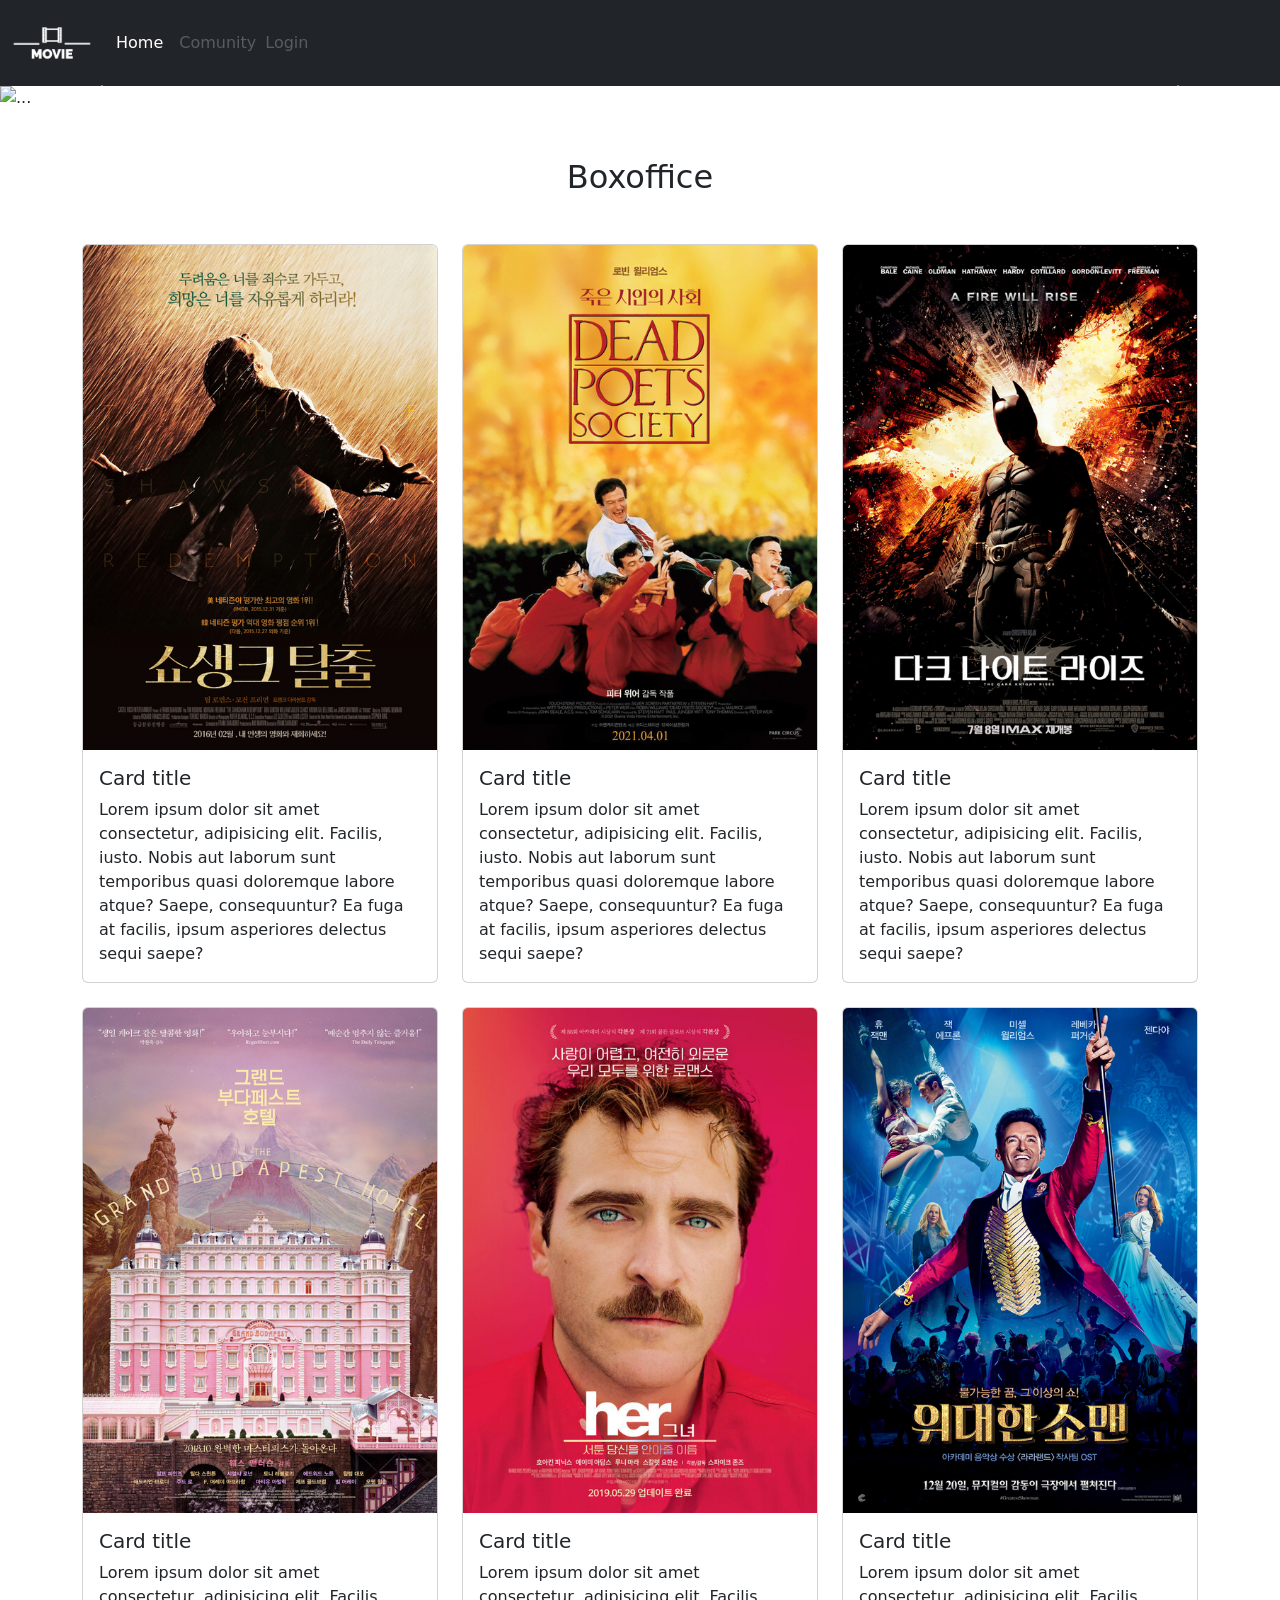
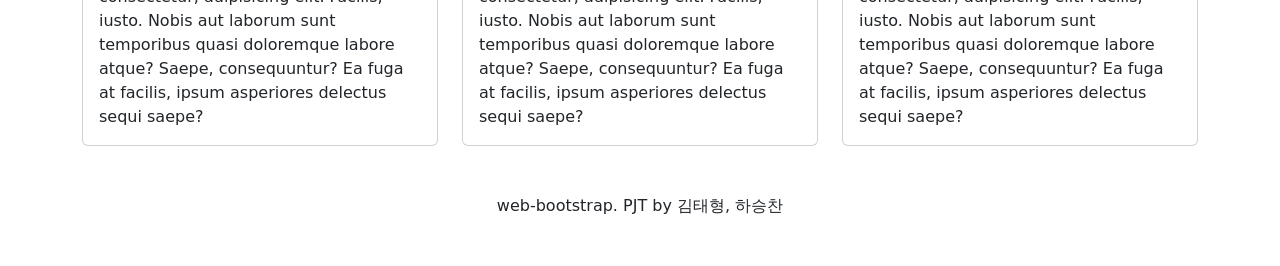
==== index.html @ 00e0fe50 "220914 추가" ====
<!DOCTYPE html>
<html lang="en">
  <head>
    <meta charset="UTF-8" />
    <meta http-equiv="X-UA-Compatible" content="IE=edge" />
    <meta name="viewport" content="width=device-width, initial-scale=1.0" />
    <title>home</title>
    <link
      href="https://cdn.jsdelivr.net/npm/bootstrap@5.2.0/dist/css/bootstrap.min.css"
      rel="stylesheet"
      integrity="sha384-gH2yIJqKdNHPEq0n4Mqa/HGKIhSkIHeL5AyhkYV8i59U5AR6csBvApHHNl/vI1Bx"
      crossorigin="anonymous"
    />
  </head>
  <body>
    <!--네브바-->
    <nav class="navbar navbar-expand-lg bg-dark">
      <div class="container-fluid">
        <a class="navbar-brand" href="#"
          ><img src="images/logo.png" alt="Bootstrap" width="80" height="60"
        /></a>
        <button
          class="navbar-toggler"
          type="button"
          data-bs-toggle="collapse"
          data-bs-target="#navbarNavAltMarkup"
          aria-controls="navbarNavAltMarkup"
          aria-expanded="false"
          aria-label="Toggle navigation"
        >
          <span class="navbar-toggler-icon"></span>
        </button>
        <div class="collapse navbar-collapse" id="navbarNavAltMarkup">
          <div class="navbar-nav">
            <a
              class="nav-link active text-white"
              aria-current="page"
              href="02_home.html"
              >Home</a
            >
            <a class="nav-link text-white opacity-25" href="03_community.html"
              >Comunity</a
            >
            <!--login-->
            <button
              class="btn btn-dark opacity-25 px-0"
              data-bs-toggle="modal"
              data-bs-target="#exampleModal"
              style="width: 0"
            >
              Login
            </button>

            <!-- Modal -->
            <div
              class="modal fade"
              id="exampleModal"
              tabindex="-1"
              aria-labelledby="exampleModalLabel"
              aria-hidden="true"
            >
              <div class="modal-dialog">
                <div class="modal-content">
                  <div class="modal-header">
                    <h5 class="modal-title" id="exampleModalLabel">
                      Modal title
                    </h5>
                    <button
                      type="button"
                      class="btn-close"
                      data-bs-dismiss="modal"
                      aria-label="Close"
                    ></button>
                  </div>
                  <div class="modal-body">
                    <form>
                      <div class="mb-3">
                        <label for="exampleInputEmail1" class="form-label"
                          >Email address</label
                        >
                        <input
                          type="email"
                          class="form-control"
                          id="exampleInputEmail1"
                          aria-describedby="emailHelp"
                        />
                        <div id="emailHelp" class="form-text">
                          We'll never share your email with anyone else.
                        </div>
                      </div>
                      <div class="mb-3">
                        <label for="exampleInputPassword1" class="form-label"
                          >Password</label
                        >
                        <input
                          type="password"
                          class="form-control"
                          id="exampleInputPassword1"
                        />
                      </div>
                      <div class="mb-3 form-check">
                        <input
                          type="checkbox"
                          class="form-check-input"
                          id="exampleCheck1"
                        />
                        <label class="form-check-label" for="exampleCheck1"
                          >Check me out</label
                        >
                      </div>
                    </form>
                  </div>
                  <div
                    class="bg-light p-3 border border-opacity-75 rounded d-flex justify-content-end"
                  >
                    <button
                      type="submit"
                      class="btn btn-secondary"
                      data-bs-dismiss="modal"
                    >
                      close
                    </button>
                    <button type="submit" class="ms-2 btn btn-primary">
                      Submit
                    </button>
                  </div>
                </div>
              </div>
            </div>
          </div>
        </div>
      </div>
    </nav>
    <!--배너-->
    <div>
      <div
        id="carouselExampleControls"
        class="carousel slide"
        data-bs-ride="carousel"
      >
        <div class="carousel-inner">
          <div class="carousel-item active">
            <img
              src="https://dummyimage.com/1920x600/383838/ffffff"
              class="d-block w-100"
              alt="..."
            />
          </div>
          <div class="carousel-item">
            <img
              src="https://dummyimage.com/1920x600/383838/ffffff"
              class="d-block w-100"
              alt="..."
            />
          </div>
          <div class="carousel-item">
            <img
              src="https://dummyimage.com/1920x600/383838/ffffff"
              class="d-block w-100"
              alt="..."
            />
          </div>
        </div>
        <button
          class="carousel-control-prev"
          type="button"
          data-bs-target="#carouselExampleControls"
          data-bs-slide="prev"
        >
          <span class="carousel-control-prev-icon" aria-hidden="true"></span>
          <span class="visually-hidden">Previous</span>
        </button>
        <button
          class="carousel-control-next"
          type="button"
          data-bs-target="#carouselExampleControls"
          data-bs-slide="next"
        >
          <span class="carousel-control-next-icon" aria-hidden="true"></span>
          <span class="visually-hidden">Next</span>
        </button>
      </div>
    </div>
    <!--foster-->
    <div class="container">
      <h2 class="text-center mt-5">Boxoffice</h2>
      <div class="row row-cols-xs-1 row-cols-sm-2 row-cols-md-3 g-4 mt-4">
        <div class="col">
          <div class="card">
            <img src="images/movie1.jpg" class="card-img-top" alt="movie1" />
            <div class="card-body">
              <h5 class="card-title">Card title</h5>
              <p class="card-text">
                Lorem ipsum dolor sit amet consectetur, adipisicing elit.
                Facilis, iusto. Nobis aut laborum sunt temporibus quasi
                doloremque labore atque? Saepe, consequuntur? Ea fuga at
                facilis, ipsum asperiores delectus sequi saepe?
              </p>
            </div>
          </div>
        </div>
        <div class="col">
          <div class="card">
            <img src="images/movie2.jpg" class="card-img-top" alt="movie2" />
            <div class="card-body">
              <h5 class="card-title">Card title</h5>
              <p class="card-text">
                Lorem ipsum dolor sit amet consectetur, adipisicing elit.
                Facilis, iusto. Nobis aut laborum sunt temporibus quasi
                doloremque labore atque? Saepe, consequuntur? Ea fuga at
                facilis, ipsum asperiores delectus sequi saepe?
              </p>
            </div>
          </div>
        </div>
        <div class="col">
          <div class="card">
            <img src="images/movie3.jpg" class="card-img-top" alt="movie3" />
            <div class="card-body">
              <h5 class="card-title">Card title</h5>
              <p class="card-text">
                Lorem ipsum dolor sit amet consectetur, adipisicing elit.
                Facilis, iusto. Nobis aut laborum sunt temporibus quasi
                doloremque labore atque? Saepe, consequuntur? Ea fuga at
                facilis, ipsum asperiores delectus sequi saepe?
              </p>
            </div>
          </div>
        </div>
        <div class="col">
          <div class="card">
            <img src="images/movie4.jpg" class="card-img-top" alt="movie4" />
            <div class="card-body">
              <h5 class="card-title">Card title</h5>
              <p class="card-text">
                Lorem ipsum dolor sit amet consectetur, adipisicing elit.
                Facilis, iusto. Nobis aut laborum sunt temporibus quasi
                doloremque labore atque? Saepe, consequuntur? Ea fuga at
                facilis, ipsum asperiores delectus sequi saepe?
              </p>
            </div>
          </div>
        </div>
        <div class="col">
          <div class="card">
            <img src="images/movie5.jpg" class="card-img-top" alt="movie5" />
            <div class="card-body">
              <h5 class="card-title">Card title</h5>
              <p class="card-text">
                Lorem ipsum dolor sit amet consectetur, adipisicing elit.
                Facilis, iusto. Nobis aut laborum sunt temporibus quasi
                doloremque labore atque? Saepe, consequuntur? Ea fuga at
                facilis, ipsum asperiores delectus sequi saepe?
              </p>
            </div>
          </div>
        </div>
        <div class="col">
          <div class="card">
            <img src="images/movie6.jpg" class="card-img-top" alt="movie6" />
            <div class="card-body">
              <h5 class="card-title">Card title</h5>
              <p class="card-text">
                Lorem ipsum dolor sit amet consectetur, adipisicing elit.
                Facilis, iusto. Nobis aut laborum sunt temporibus quasi
                doloremque labore atque? Saepe, consequuntur? Ea fuga at
                facilis, ipsum asperiores delectus sequi saepe?
              </p>
            </div>
          </div>
        </div>
      </div>
    </div>
    <footer class="text-center p-5">
      web-bootstrap. PJT by 김태형, 하승찬
    </footer>
    <script
      src="https://cdn.jsdelivr.net/npm/bootstrap@5.2.0/dist/js/bootstrap.bundle.min.js"
      integrity="sha384-A3rJD856KowSb7dwlZdYEkO39Gagi7vIsF0jrRAoQmDKKtQBHUuLZ9AsSv4jD4Xa"
      crossorigin="anonymous"
    ></script>
  </body>
</html>
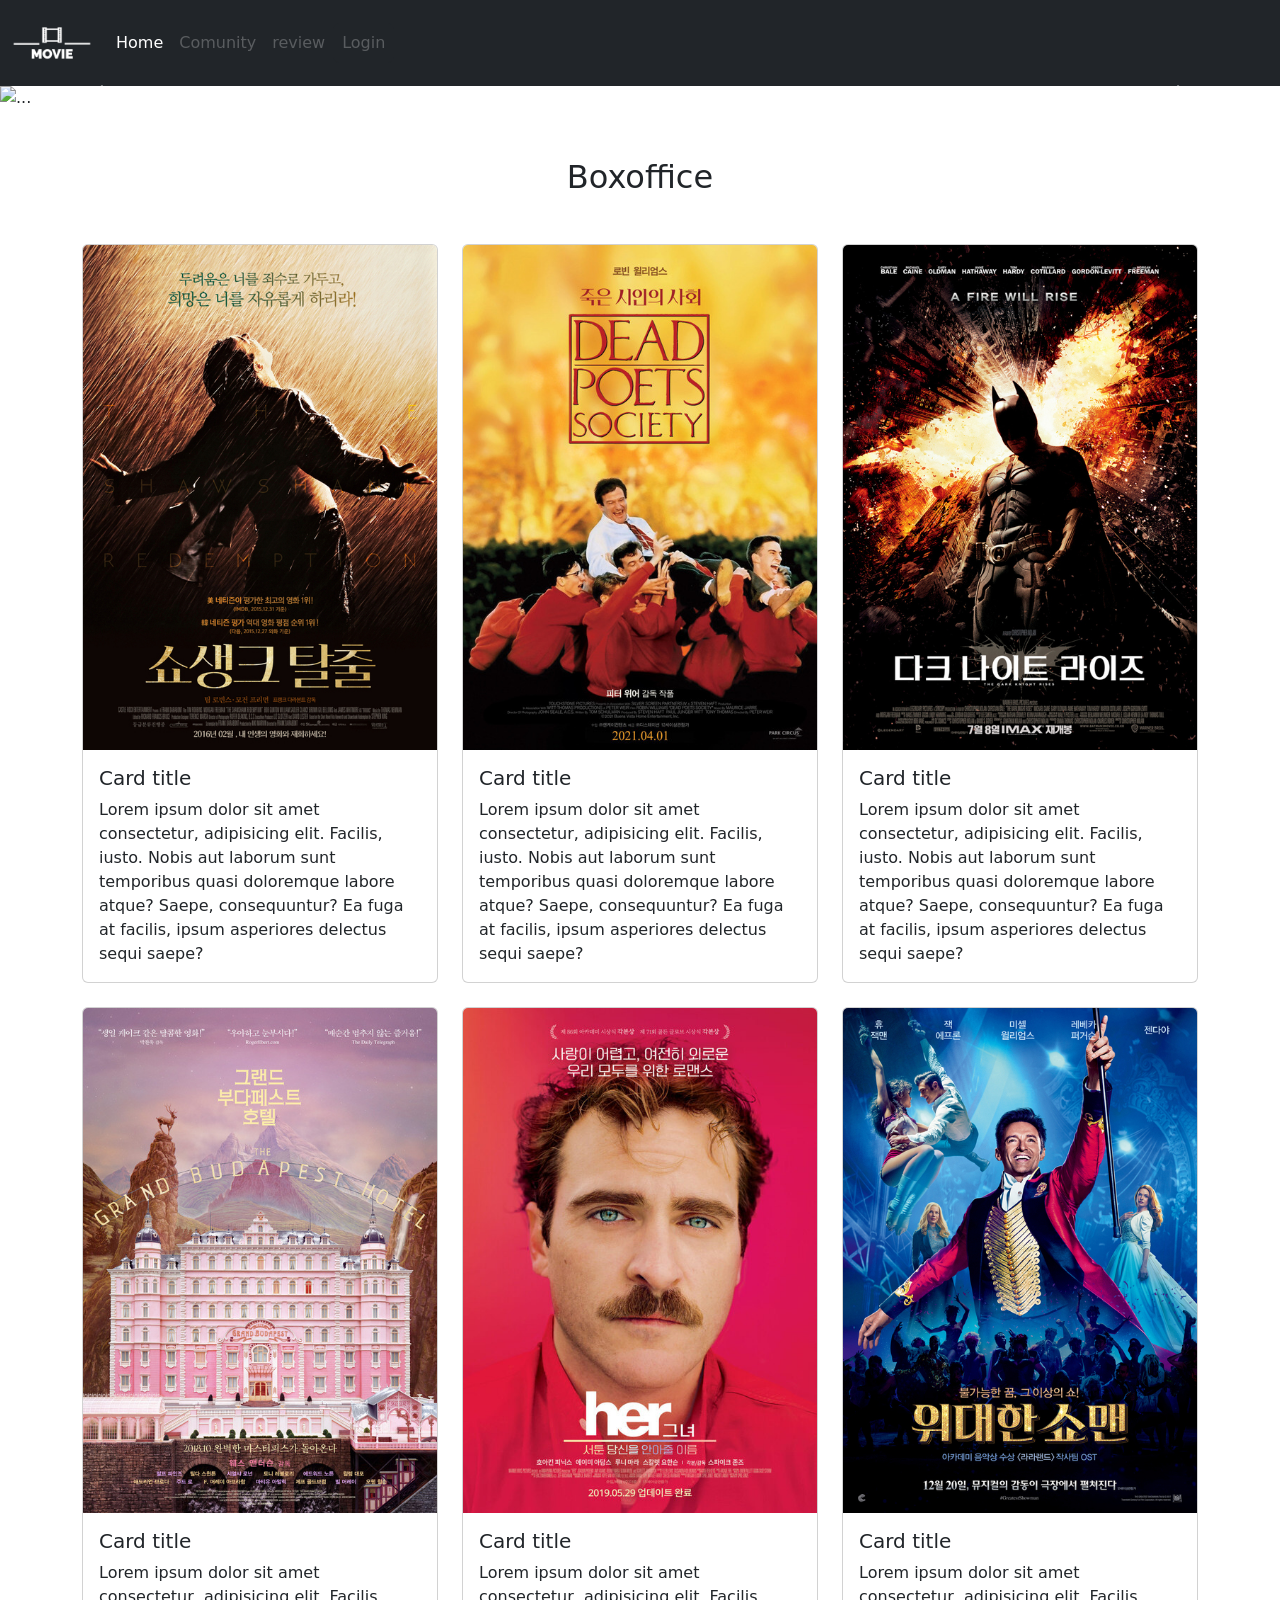
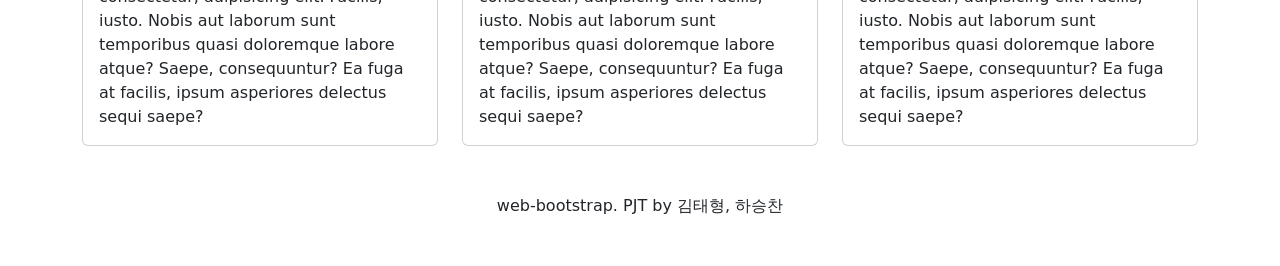
==== commit 3ce30d84: "220914 수정" ====
--- a/index.html
+++ b/index.html
@@ -11,6 +11,12 @@
       integrity="sha384-gH2yIJqKdNHPEq0n4Mqa/HGKIhSkIHeL5AyhkYV8i59U5AR6csBvApHHNl/vI1Bx"
       crossorigin="anonymous"
     />
+    <link
+      rel="stylesheet"
+      href="https://cdn.jsdelivr.net/npm/bootstrap-icons@1.9.1/font/bootstrap-icons.css"
+    />
+    <link rel="icon" type="image/x-icon" href="favicon_io/favicon.ico" />
+  </head>
   </head>
   <body>
     <!--네브바-->
@@ -41,12 +47,17 @@
             <a class="nav-link text-white opacity-25" href="03_community.html"
               >Comunity</a
             >
+            <a
+              class="nav-link active text-white opacity-25"
+              aria-current="page"
+              href="04_form.html"
+              >review</a
+            >
             <!--login-->
             <button
-              class="btn btn-dark opacity-25 px-0"
+              class="btn btn-dark opacity-25 px-2"
               data-bs-toggle="modal"
               data-bs-target="#exampleModal"
-              style="width: 0"
             >
               Login
             </button>
@@ -187,7 +198,9 @@
       <div class="row row-cols-xs-1 row-cols-sm-2 row-cols-md-3 g-4 mt-4">
         <div class="col">
           <div class="card">
-            <img src="images/movie1.jpg" class="card-img-top" alt="movie1" />
+            <a href="05_movie.html">
+              <img src="images/movie1.jpg" class="card-img-top" alt="movie1" />
+            </a>
             <div class="card-body">
               <h5 class="card-title">Card title</h5>
               <p class="card-text">
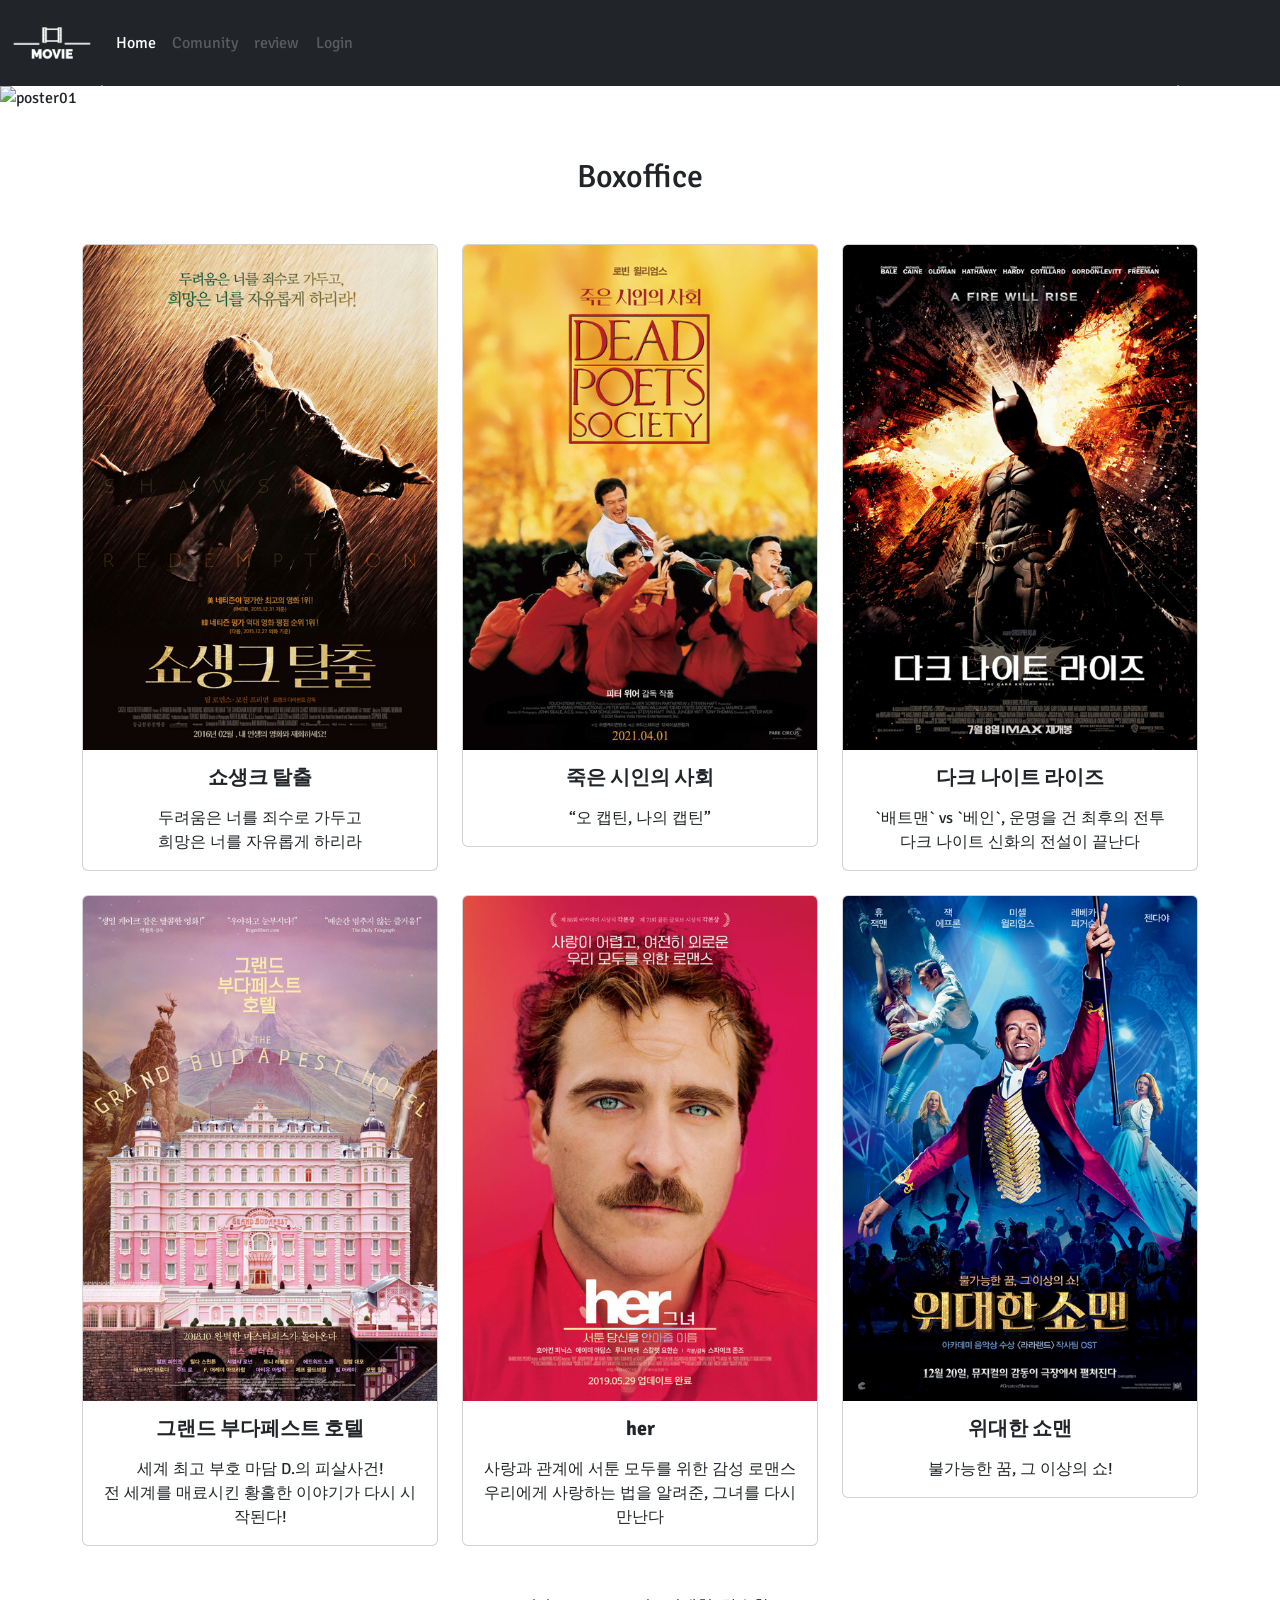
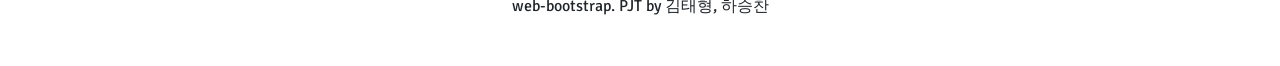
==== commit 931350ec: "220914 수정" ====
--- a/index.html
+++ b/index.html
@@ -1,10 +1,11 @@
 <!DOCTYPE html>
-<html lang="en">
+<html lang="ko">
   <head>
     <meta charset="UTF-8" />
     <meta http-equiv="X-UA-Compatible" content="IE=edge" />
     <meta name="viewport" content="width=device-width, initial-scale=1.0" />
     <title>home</title>
+    <!-- bootsrap -->
     <link
       href="https://cdn.jsdelivr.net/npm/bootstrap@5.2.0/dist/css/bootstrap.min.css"
       rel="stylesheet"
@@ -15,13 +16,17 @@
       rel="stylesheet"
       href="https://cdn.jsdelivr.net/npm/bootstrap-icons@1.9.1/font/bootstrap-icons.css"
     />
+    <!-- favicon -->
     <link rel="icon" type="image/x-icon" href="favicon_io/favicon.ico" />
-  </head>
+    <!-- font -->
+    <link rel="preconnect" href="https://fonts.googleapis.com"> 
+    <link rel="preconnect" href="https://fonts.gstatic.com" crossorigin> 
+    <link href="https://fonts.googleapis.com/css2?family=Signika&display=swap" rel="stylesheet">
   </head>
   <body>
-    <!--네브바-->
-    <nav class="navbar navbar-expand-lg bg-dark">
-      <div class="container-fluid">
+    <!-- nav -->
+    <nav class="navbar navbar-expand-lg bg-dark " style="font-family: 'Signika', sans-serif;">
+      <div class="container-fluid" >
         <a class="navbar-brand" href="#"
           ><img src="images/logo.png" alt="Bootstrap" width="80" height="60"
         /></a>
@@ -39,16 +44,16 @@
         <div class="collapse navbar-collapse" id="navbarNavAltMarkup">
           <div class="navbar-nav">
             <a
-              class="nav-link active text-white"
+              class="nav-link active text-white text-center"
               aria-current="page"
               href="02_home.html"
               >Home</a
             >
-            <a class="nav-link text-white opacity-25" href="03_community.html"
+            <a class="nav-link text-white opacity-25 text-center" href="03_community.html"
               >Comunity</a
             >
             <a
-              class="nav-link active text-white opacity-25"
+              class="nav-link active text-white opacity-25 text-center"
               aria-current="page"
               href="04_form.html"
               >review</a
@@ -142,72 +147,69 @@
         </div>
       </div>
     </nav>
-    <!--배너-->
-    <div>
-      <div
-        id="carouselExampleControls"
-        class="carousel slide"
-        data-bs-ride="carousel"
+    <!--banner-->
+    <div
+      id="carouselExampleControls"
+      class="carousel slide"
+      data-bs-ride="carousel"
+      style="font-family: 'Signika', sans-serif;"
+    >
+      <div class="carousel-inner">
+        <div class="carousel-item active">
+          <img
+            src="https://dummyimage.com/1920x600/383838/ffffff"
+            class="d-block w-100"
+            alt="poster01"
+          />
+        </div>
+        <div class="carousel-item">
+          <img
+            src="https://dummyimage.com/1920x600/383838/ffffff"
+            class="d-block w-100"
+            alt="poster02"
+          />
+        </div>
+        <div class="carousel-item">
+          <img
+            src="https://dummyimage.com/1920x600/383838/ffffff"
+            class="d-block w-100"
+            alt="poster03"
+          />
+        </div>
+      </div>
+      <button
+        class="carousel-control-prev"
+        type="button"
+        data-bs-target="#carouselExampleControls"
+        data-bs-slide="prev"
       >
-        <div class="carousel-inner">
-          <div class="carousel-item active">
-            <img
-              src="https://dummyimage.com/1920x600/383838/ffffff"
-              class="d-block w-100"
-              alt="..."
-            />
-          </div>
-          <div class="carousel-item">
-            <img
-              src="https://dummyimage.com/1920x600/383838/ffffff"
-              class="d-block w-100"
-              alt="..."
-            />
-          </div>
-          <div class="carousel-item">
-            <img
-              src="https://dummyimage.com/1920x600/383838/ffffff"
-              class="d-block w-100"
-              alt="..."
-            />
-          </div>
-        </div>
-        <button
-          class="carousel-control-prev"
-          type="button"
-          data-bs-target="#carouselExampleControls"
-          data-bs-slide="prev"
-        >
-          <span class="carousel-control-prev-icon" aria-hidden="true"></span>
-          <span class="visually-hidden">Previous</span>
-        </button>
-        <button
-          class="carousel-control-next"
-          type="button"
-          data-bs-target="#carouselExampleControls"
-          data-bs-slide="next"
-        >
-          <span class="carousel-control-next-icon" aria-hidden="true"></span>
-          <span class="visually-hidden">Next</span>
-        </button>
-      </div>
+        <span class="carousel-control-prev-icon" aria-hidden="true"></span>
+        <span class="visually-hidden">Previous</span>
+      </button>
+      <button
+        class="carousel-control-next"
+        type="button"
+        data-bs-target="#carouselExampleControls"
+        data-bs-slide="next"
+      >
+        <span class="carousel-control-next-icon" aria-hidden="true"></span>
+        <span class="visually-hidden">Next</span>
+      </button>
     </div>
-    <!--foster-->
-    <div class="container">
-      <h2 class="text-center mt-5">Boxoffice</h2>
-      <div class="row row-cols-xs-1 row-cols-sm-2 row-cols-md-3 g-4 mt-4">
+    <!-- main -->
+    <div class="container" style="font-family: 'Signika', sans-serif;">
+        <h2 class="text-center mt-5">Boxoffice</h2>
+        <div class="row row-cols-xs-1 row-cols-md-2 row-cols-lg-3 g-4 mt-4 text-center">
         <div class="col">
           <div class="card">
             <a href="05_movie.html">
               <img src="images/movie1.jpg" class="card-img-top" alt="movie1" />
             </a>
             <div class="card-body">
-              <h5 class="card-title">Card title</h5>
-              <p class="card-text">
-                Lorem ipsum dolor sit amet consectetur, adipisicing elit.
-                Facilis, iusto. Nobis aut laborum sunt temporibus quasi
-                doloremque labore atque? Saepe, consequuntur? Ea fuga at
-                facilis, ipsum asperiores delectus sequi saepe?
+              <h5 class="card-title fw-bold mb-3">쇼생크 탈출</h5>
+              <p class="card-text">
+                두려움은 너를 죄수로 가두고 <br>
+                희망은 너를 자유롭게 하리라
               </p>
             </div>
           </div>
@@ -215,13 +217,10 @@
         <div class="col">
           <div class="card">
             <img src="images/movie2.jpg" class="card-img-top" alt="movie2" />
-            <div class="card-body">
-              <h5 class="card-title">Card title</h5>
-              <p class="card-text">
-                Lorem ipsum dolor sit amet consectetur, adipisicing elit.
-                Facilis, iusto. Nobis aut laborum sunt temporibus quasi
-                doloremque labore atque? Saepe, consequuntur? Ea fuga at
-                facilis, ipsum asperiores delectus sequi saepe?
+            <div class="card-body ">
+              <h5 class="card-title fw-bold mb-3">죽은 시인의 사회</h5>
+              <p class="card-text">
+                “오 캡틴, 나의 캡틴”   
               </p>
             </div>
           </div>
@@ -230,12 +229,10 @@
           <div class="card">
             <img src="images/movie3.jpg" class="card-img-top" alt="movie3" />
             <div class="card-body">
-              <h5 class="card-title">Card title</h5>
-              <p class="card-text">
-                Lorem ipsum dolor sit amet consectetur, adipisicing elit.
-                Facilis, iusto. Nobis aut laborum sunt temporibus quasi
-                doloremque labore atque? Saepe, consequuntur? Ea fuga at
-                facilis, ipsum asperiores delectus sequi saepe?
+              <h5 class="card-title fw-bold mb-3">다크 나이트 라이즈</h5>
+              <p class="card-text lh-base">
+                `배트맨` vs `베인`, 운명을 건 최후의 전투 <br>
+                다크 나이트 신화의 전설이 끝난다
               </p>
             </div>
           </div>
@@ -244,12 +241,10 @@
           <div class="card">
             <img src="images/movie4.jpg" class="card-img-top" alt="movie4" />
             <div class="card-body">
-              <h5 class="card-title">Card title</h5>
-              <p class="card-text">
-                Lorem ipsum dolor sit amet consectetur, adipisicing elit.
-                Facilis, iusto. Nobis aut laborum sunt temporibus quasi
-                doloremque labore atque? Saepe, consequuntur? Ea fuga at
-                facilis, ipsum asperiores delectus sequi saepe?
+              <h5 class="card-title fw-bold mb-3">그랜드 부다페스트 호텔</h5>
+              <p class="card-text">
+                세계 최고 부호 마담 D.의 피살사건! <br>
+                전 세계를 매료시킨 황홀한 이야기가 다시 시작된다!
               </p>
             </div>
           </div>
@@ -258,12 +253,10 @@
           <div class="card">
             <img src="images/movie5.jpg" class="card-img-top" alt="movie5" />
             <div class="card-body">
-              <h5 class="card-title">Card title</h5>
-              <p class="card-text">
-                Lorem ipsum dolor sit amet consectetur, adipisicing elit.
-                Facilis, iusto. Nobis aut laborum sunt temporibus quasi
-                doloremque labore atque? Saepe, consequuntur? Ea fuga at
-                facilis, ipsum asperiores delectus sequi saepe?
+              <h5 class="card-title fw-bold mb-3">her</h5>
+              <p class="card-text">
+                사랑과 관계에 서툰 모두를 위한 감성 로맨스 <br>
+                우리에게 사랑하는 법을 알려준, 그녀를 다시 만난다
               </p>
             </div>
           </div>
@@ -272,19 +265,17 @@
           <div class="card">
             <img src="images/movie6.jpg" class="card-img-top" alt="movie6" />
             <div class="card-body">
-              <h5 class="card-title">Card title</h5>
-              <p class="card-text">
-                Lorem ipsum dolor sit amet consectetur, adipisicing elit.
-                Facilis, iusto. Nobis aut laborum sunt temporibus quasi
-                doloremque labore atque? Saepe, consequuntur? Ea fuga at
-                facilis, ipsum asperiores delectus sequi saepe?
+              <h5 class="card-title fw-bold mb-3">위대한 쇼맨</h5>
+              <p class="card-text">
+                불가능한 꿈, 그 이상의 쇼!
               </p>
             </div>
           </div>
         </div>
       </div>
     </div>
-    <footer class="text-center p-5">
+    <!-- footer -->
+    <footer class="text-center p-5" style="font-family: 'Signika', sans-serif;">
       web-bootstrap. PJT by 김태형, 하승찬
     </footer>
     <script
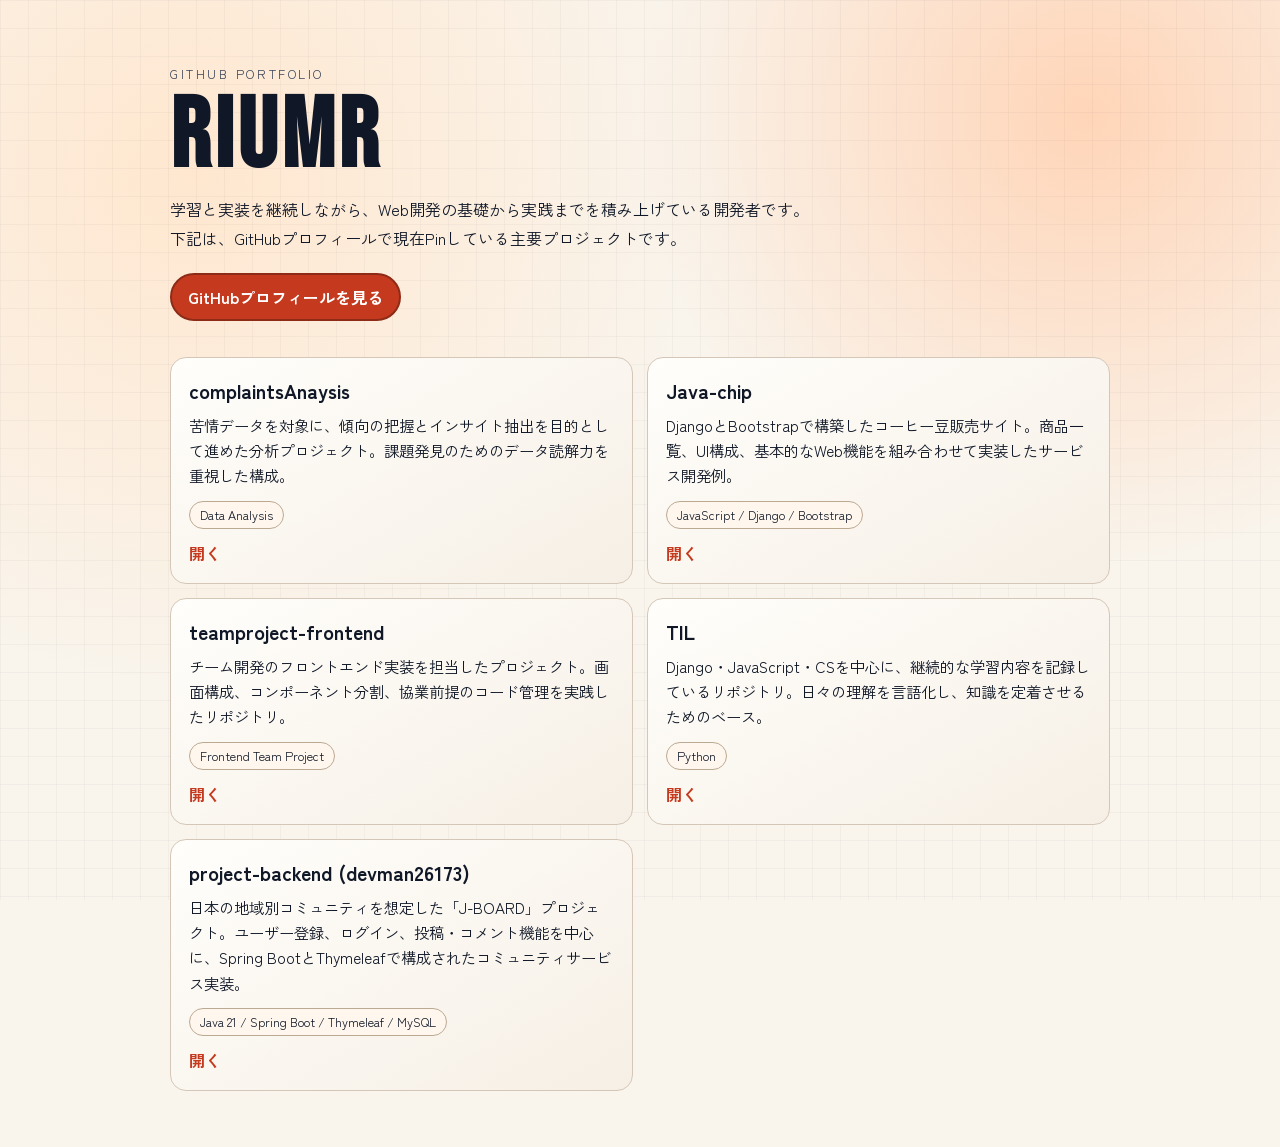
==== commit 3e721fec: "Update contents" ====
--- a/index.html
+++ b/index.html
@@ -1,287 +1,92 @@
-<!DOCTYPE html>
-<html lang="ko">
-  <head>
-    <meta charset="UTF-8" />
-    <meta http-equiv="X-UA-Compatible" content="IE=edge" />
-    <meta name="viewport" content="width=device-width, initial-scale=1.0" />
-    <title>home</title>
-    <!-- bootsrap -->
-    <link
-      href="https://cdn.jsdelivr.net/npm/bootstrap@5.2.0/dist/css/bootstrap.min.css"
-      rel="stylesheet"
-      integrity="sha384-gH2yIJqKdNHPEq0n4Mqa/HGKIhSkIHeL5AyhkYV8i59U5AR6csBvApHHNl/vI1Bx"
-      crossorigin="anonymous"
-    />
-    <link
-      rel="stylesheet"
-      href="https://cdn.jsdelivr.net/npm/bootstrap-icons@1.9.1/font/bootstrap-icons.css"
-    />
-    <!-- favicon -->
-    <link rel="icon" type="image/x-icon" href="favicon_io/favicon.ico" />
-    <!-- font -->
-    <link rel="preconnect" href="https://fonts.googleapis.com"> 
-    <link rel="preconnect" href="https://fonts.gstatic.com" crossorigin> 
-    <link href="https://fonts.googleapis.com/css2?family=Signika&display=swap" rel="stylesheet">
-  </head>
-  <body>
-    <!-- nav -->
-    <nav class="navbar navbar-expand-lg bg-dark " style="font-family: 'Signika', sans-serif;">
-      <div class="container-fluid" >
-        <a class="navbar-brand" href="#"
-          ><img src="images/logo.png" alt="Bootstrap" width="80" height="60"
-        /></a>
-        <button
-          class="navbar-toggler"
-          type="button"
-          data-bs-toggle="collapse"
-          data-bs-target="#navbarNavAltMarkup"
-          aria-controls="navbarNavAltMarkup"
-          aria-expanded="false"
-          aria-label="Toggle navigation"
-        >
-          <span class="navbar-toggler-icon"></span>
-        </button>
-        <div class="collapse navbar-collapse" id="navbarNavAltMarkup">
-          <div class="navbar-nav">
-            <a
-              class="nav-link active text-white text-center"
-              aria-current="page"
-              href="02_home.html"
-              >Home</a
-            >
-            <a class="nav-link text-white opacity-25 text-center" href="03_community.html"
-              >Comunity</a
-            >
-            <a
-              class="nav-link active text-white opacity-25 text-center"
-              aria-current="page"
-              href="04_form.html"
-              >review</a
-            >
-            <!--login-->
-            <button
-              class="btn btn-dark opacity-25 px-2"
-              data-bs-toggle="modal"
-              data-bs-target="#exampleModal"
-            >
-              Login
-            </button>
-
-            <!-- Modal -->
-            <div
-              class="modal fade"
-              id="exampleModal"
-              tabindex="-1"
-              aria-labelledby="exampleModalLabel"
-              aria-hidden="true"
-            >
-              <div class="modal-dialog">
-                <div class="modal-content">
-                  <div class="modal-header">
-                    <h5 class="modal-title" id="exampleModalLabel">
-                      Modal title
-                    </h5>
-                    <button
-                      type="button"
-                      class="btn-close"
-                      data-bs-dismiss="modal"
-                      aria-label="Close"
-                    ></button>
-                  </div>
-                  <div class="modal-body">
-                    <form>
-                      <div class="mb-3">
-                        <label for="exampleInputEmail1" class="form-label"
-                          >Email address</label
-                        >
-                        <input
-                          type="email"
-                          class="form-control"
-                          id="exampleInputEmail1"
-                          aria-describedby="emailHelp"
-                        />
-                        <div id="emailHelp" class="form-text">
-                          We'll never share your email with anyone else.
-                        </div>
-                      </div>
-                      <div class="mb-3">
-                        <label for="exampleInputPassword1" class="form-label"
-                          >Password</label
-                        >
-                        <input
-                          type="password"
-                          class="form-control"
-                          id="exampleInputPassword1"
-                        />
-                      </div>
-                      <div class="mb-3 form-check">
-                        <input
-                          type="checkbox"
-                          class="form-check-input"
-                          id="exampleCheck1"
-                        />
-                        <label class="form-check-label" for="exampleCheck1"
-                          >Check me out</label
-                        >
-                      </div>
-                    </form>
-                  </div>
-                  <div
-                    class="bg-light p-3 border border-opacity-75 rounded d-flex justify-content-end"
-                  >
-                    <button
-                      type="submit"
-                      class="btn btn-secondary"
-                      data-bs-dismiss="modal"
-                    >
-                      close
-                    </button>
-                    <button type="submit" class="ms-2 btn btn-primary">
-                      Submit
-                    </button>
-                  </div>
-                </div>
-              </div>
-            </div>
-          </div>
-        </div>
-      </div>
-    </nav>
-    <!--banner-->
-    <div
-      id="carouselExampleControls"
-      class="carousel slide"
-      data-bs-ride="carousel"
-      style="font-family: 'Signika', sans-serif;"
-    >
-      <div class="carousel-inner">
-        <div class="carousel-item active">
-          <img
-            src="https://dummyimage.com/1920x600/383838/ffffff"
-            class="d-block w-100"
-            alt="poster01"
-          />
-        </div>
-        <div class="carousel-item">
-          <img
-            src="https://dummyimage.com/1920x600/383838/ffffff"
-            class="d-block w-100"
-            alt="poster02"
-          />
-        </div>
-        <div class="carousel-item">
-          <img
-            src="https://dummyimage.com/1920x600/383838/ffffff"
-            class="d-block w-100"
-            alt="poster03"
-          />
-        </div>
-      </div>
-      <button
-        class="carousel-control-prev"
-        type="button"
-        data-bs-target="#carouselExampleControls"
-        data-bs-slide="prev"
-      >
-        <span class="carousel-control-prev-icon" aria-hidden="true"></span>
-        <span class="visually-hidden">Previous</span>
-      </button>
-      <button
-        class="carousel-control-next"
-        type="button"
-        data-bs-target="#carouselExampleControls"
-        data-bs-slide="next"
-      >
-        <span class="carousel-control-next-icon" aria-hidden="true"></span>
-        <span class="visually-hidden">Next</span>
-      </button>
-    </div>
-    <!-- main -->
-    <div class="container" style="font-family: 'Signika', sans-serif;">
-        <h2 class="text-center mt-5">Boxoffice</h2>
-        <div class="row row-cols-xs-1 row-cols-md-2 row-cols-lg-3 g-4 mt-4 text-center">
-        <div class="col">
-          <div class="card">
-            <a href="05_movie.html">
-              <img src="images/movie1.jpg" class="card-img-top" alt="movie1" />
-            </a>
-            <div class="card-body">
-              <h5 class="card-title fw-bold mb-3">쇼생크 탈출</h5>
-              <p class="card-text">
-                두려움은 너를 죄수로 가두고 <br>
-                희망은 너를 자유롭게 하리라
-              </p>
-            </div>
-          </div>
-        </div>
-        <div class="col">
-          <div class="card">
-            <img src="images/movie2.jpg" class="card-img-top" alt="movie2" />
-            <div class="card-body ">
-              <h5 class="card-title fw-bold mb-3">죽은 시인의 사회</h5>
-              <p class="card-text">
-                “오 캡틴, 나의 캡틴”   
-              </p>
-            </div>
-          </div>
-        </div>
-        <div class="col">
-          <div class="card">
-            <img src="images/movie3.jpg" class="card-img-top" alt="movie3" />
-            <div class="card-body">
-              <h5 class="card-title fw-bold mb-3">다크 나이트 라이즈</h5>
-              <p class="card-text lh-base">
-                `배트맨` vs `베인`, 운명을 건 최후의 전투 <br>
-                다크 나이트 신화의 전설이 끝난다
-              </p>
-            </div>
-          </div>
-        </div>
-        <div class="col">
-          <div class="card">
-            <img src="images/movie4.jpg" class="card-img-top" alt="movie4" />
-            <div class="card-body">
-              <h5 class="card-title fw-bold mb-3">그랜드 부다페스트 호텔</h5>
-              <p class="card-text">
-                세계 최고 부호 마담 D.의 피살사건! <br>
-                전 세계를 매료시킨 황홀한 이야기가 다시 시작된다!
-              </p>
-            </div>
-          </div>
-        </div>
-        <div class="col">
-          <div class="card">
-            <img src="images/movie5.jpg" class="card-img-top" alt="movie5" />
-            <div class="card-body">
-              <h5 class="card-title fw-bold mb-3">her</h5>
-              <p class="card-text">
-                사랑과 관계에 서툰 모두를 위한 감성 로맨스 <br>
-                우리에게 사랑하는 법을 알려준, 그녀를 다시 만난다
-              </p>
-            </div>
-          </div>
-        </div>
-        <div class="col">
-          <div class="card">
-            <img src="images/movie6.jpg" class="card-img-top" alt="movie6" />
-            <div class="card-body">
-              <h5 class="card-title fw-bold mb-3">위대한 쇼맨</h5>
-              <p class="card-text">
-                불가능한 꿈, 그 이상의 쇼!
-              </p>
-            </div>
-          </div>
-        </div>
-      </div>
-    </div>
-    <!-- footer -->
-    <footer class="text-center p-5" style="font-family: 'Signika', sans-serif;">
-      web-bootstrap. PJT by 김태형, 하승찬
-    </footer>
-    <script
-      src="https://cdn.jsdelivr.net/npm/bootstrap@5.2.0/dist/js/bootstrap.bundle.min.js"
-      integrity="sha384-A3rJD856KowSb7dwlZdYEkO39Gagi7vIsF0jrRAoQmDKKtQBHUuLZ9AsSv4jD4Xa"
-      crossorigin="anonymous"
-    ></script>
-  </body>
-</html>
+<!doctype html>
+<html lang="ja">
+  <head>
+    <meta charset="UTF-8" />
+    <meta name="viewport" content="width=device-width, initial-scale=1.0" />
+    <title>riumr | GitHub Projects</title>
+    <meta
+      name="description"
+      content="riumrの主要GitHubプロジェクトを紹介するポートフォリオページ"
+    />
+    <link rel="preconnect" href="https://fonts.googleapis.com" />
+    <link rel="preconnect" href="https://fonts.gstatic.com" crossorigin />
+    <link
+      href="https://fonts.googleapis.com/css2?family=Bebas+Neue&family=Zen+Kaku+Gothic+New:wght@400;500;700&display=swap"
+      rel="stylesheet"
+    />
+    <link rel="stylesheet" href="./styles.css" />
+  </head>
+  <body>
+    <div class="bg-layer"></div>
+    <header class="hero">
+      <p class="eyebrow">GitHub Portfolio</p>
+      <h1>riumr</h1>
+      <p class="lead">
+        学習と実装を継続しながら、Web開発の基礎から実践までを積み上げている開発者です。<br />
+        下記は、GitHubプロフィールで現在Pinしている主要プロジェクトです。
+      </p>
+      <a class="profile-link" href="https://github.com/riumr" target="_blank" rel="noreferrer">
+        GitHubプロフィールを見る
+      </a>
+    </header>
+
+    <main class="projects">
+      <article class="card">
+        <div>
+          <h2>complaintsAnaysis</h2>
+          <p>
+            苦情データを対象に、傾向の把握とインサイト抽出を目的として進めた分析プロジェクト。課題発見のためのデータ読解力を重視した構成。
+          </p>
+        </div>
+        <div class="meta">Data Analysis</div>
+        <a href="https://github.com/riumr/complaintsAnaysis" target="_blank" rel="noreferrer">開く</a>
+      </article>
+
+      <article class="card">
+        <div>
+          <h2>Java-chip</h2>
+          <p>
+            DjangoとBootstrapで構築したコーヒー豆販売サイト。商品一覧、UI構成、基本的なWeb機能を組み合わせて実装したサービス開発例。
+          </p>
+        </div>
+        <div class="meta">JavaScript / Django / Bootstrap</div>
+        <a href="https://github.com/riumr/Java-chip" target="_blank" rel="noreferrer">開く</a>
+      </article>
+
+      <article class="card">
+        <div>
+          <h2>teamproject-frontend</h2>
+          <p>
+            チーム開発のフロントエンド実装を担当したプロジェクト。画面構成、コンポーネント分割、協業前提のコード管理を実践したリポジトリ。
+          </p>
+        </div>
+        <div class="meta">Frontend Team Project</div>
+        <a href="https://github.com/riumr/teamproject-frontend" target="_blank" rel="noreferrer">開く</a>
+      </article>
+
+      <article class="card">
+        <div>
+          <h2>TIL</h2>
+          <p>
+            Django・JavaScript・CSを中心に、継続的な学習内容を記録しているリポジトリ。日々の理解を言語化し、知識を定着させるためのベース。
+          </p>
+        </div>
+        <div class="meta">Python</div>
+        <a href="https://github.com/riumr/TIL" target="_blank" rel="noreferrer">開く</a>
+      </article>
+
+      <article class="card">
+        <div>
+          <h2>project-backend (devman26173)</h2>
+          <p>
+            日本の地域別コミュニティを想定した「J-BOARD」プロジェクト。ユーザー登録、ログイン、投稿・コメント機能を中心に、Spring
+            BootとThymeleafで構成されたコミュニティサービス実装。
+          </p>
+        </div>
+        <div class="meta">Java 21 / Spring Boot / Thymeleaf / MySQL</div>
+        <a href="https://github.com/devman26173/project-backend" target="_blank" rel="noreferrer">開く</a>
+      </article>
+    </main>
+
+  </body>
+</html>
--- a/styles.css
+++ b/styles.css
@@ -0,0 +1,159 @@
+:root {
+  --bg: #f9f4ec;
+  --ink: #101827;
+  --accent: #c53a1e;
+  --accent-soft: #ef7f45;
+  --line: #d4c7b8;
+  --card: #fffefb;
+}
+
+* {
+  box-sizing: border-box;
+}
+
+body {
+  margin: 0;
+  font-family: "Zen Kaku Gothic New", sans-serif;
+  color: var(--ink);
+  background: radial-gradient(circle at 15% 15%, #ffe7cf 0%, transparent 35%),
+    radial-gradient(circle at 85% 10%, #ffd5b8 0%, transparent 30%), var(--bg);
+  min-height: 100vh;
+}
+
+.bg-layer {
+  position: fixed;
+  inset: 0;
+  background-image: linear-gradient(90deg, rgba(16, 24, 39, 0.03) 1px, transparent 1px),
+    linear-gradient(rgba(16, 24, 39, 0.03) 1px, transparent 1px);
+  background-size: 28px 28px;
+  pointer-events: none;
+  z-index: -1;
+}
+
+.hero {
+  max-width: 980px;
+  margin: 0 auto;
+  padding: 64px 20px 28px;
+  animation: fade-up 700ms ease-out both;
+}
+
+.eyebrow {
+  text-transform: uppercase;
+  letter-spacing: 0.2em;
+  font-size: 0.8rem;
+  color: #394458;
+  margin: 0;
+}
+
+h1 {
+  margin: 8px 0 10px;
+  font-family: "Bebas Neue", sans-serif;
+  font-size: clamp(3.2rem, 10vw, 6.2rem);
+  letter-spacing: 0.04em;
+  line-height: 0.95;
+}
+
+.lead {
+  margin: 0;
+  max-width: 760px;
+  line-height: 1.8;
+  font-size: 1rem;
+}
+
+.profile-link {
+  display: inline-block;
+  margin-top: 20px;
+  text-decoration: none;
+  color: #fff;
+  background: var(--accent);
+  border: 2px solid #8e2b17;
+  padding: 10px 16px;
+  border-radius: 999px;
+  font-weight: 700;
+  transition: transform 180ms ease, background-color 180ms ease;
+}
+
+.profile-link:hover {
+  transform: translateY(-2px);
+  background: var(--accent-soft);
+}
+
+.projects {
+  max-width: 980px;
+  margin: 0 auto;
+  padding: 8px 20px 56px;
+  display: grid;
+  grid-template-columns: repeat(2, minmax(0, 1fr));
+  gap: 14px;
+}
+
+.card {
+  border: 1px solid var(--line);
+  background: linear-gradient(150deg, var(--card), #f6efe5);
+  border-radius: 16px;
+  padding: 18px;
+  display: grid;
+  gap: 12px;
+  min-height: 220px;
+  animation: fade-up 700ms ease-out both;
+}
+
+.card h2 {
+  margin: 0 0 8px;
+  font-size: 1.24rem;
+}
+
+.card p {
+  margin: 0;
+  line-height: 1.65;
+  font-size: 0.96rem;
+}
+
+.meta {
+  display: inline-block;
+  width: fit-content;
+  font-size: 0.78rem;
+  padding: 4px 10px;
+  border-radius: 999px;
+  border: 1px solid #bca992;
+  background: #fff7ed;
+}
+
+.card a {
+  width: fit-content;
+  color: var(--accent);
+  font-weight: 700;
+  text-decoration: none;
+}
+
+.card a:hover {
+  text-decoration: underline;
+}
+
+footer {
+  text-align: center;
+  padding: 0 20px 42px;
+  color: #4c576b;
+  font-size: 0.86rem;
+}
+
+@keyframes fade-up {
+  from {
+    opacity: 0;
+    transform: translateY(12px);
+  }
+  to {
+    opacity: 1;
+    transform: translateY(0);
+  }
+}
+
+@media (max-width: 860px) {
+  .projects {
+    grid-template-columns: 1fr;
+  }
+
+  .hero {
+    padding-top: 48px;
+  }
+}
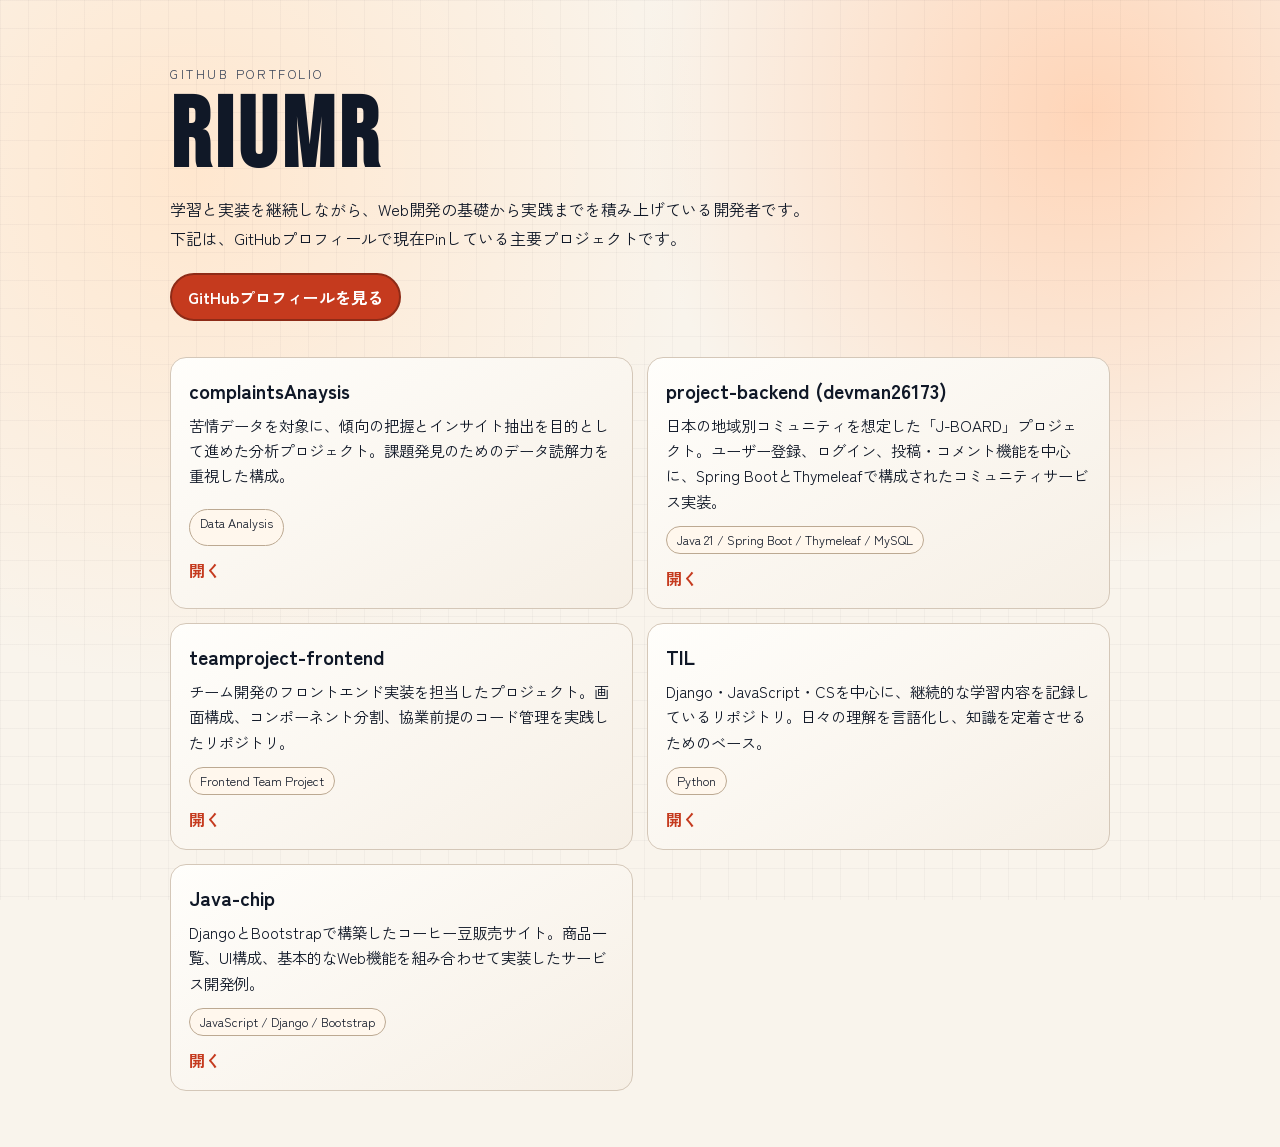
==== commit af3b0163: "Update contents" ====
--- a/index.html
+++ b/index.html
@@ -44,13 +44,14 @@
 
       <article class="card">
         <div>
-          <h2>Java-chip</h2>
+          <h2>project-backend (devman26173)</h2>
           <p>
-            DjangoとBootstrapで構築したコーヒー豆販売サイト。商品一覧、UI構成、基本的なWeb機能を組み合わせて実装したサービス開発例。
+            日本の地域別コミュニティを想定した「J-BOARD」プロジェクト。ユーザー登録、ログイン、投稿・コメント機能を中心に、Spring
+            BootとThymeleafで構成されたコミュニティサービス実装。
           </p>
         </div>
-        <div class="meta">JavaScript / Django / Bootstrap</div>
-        <a href="https://github.com/riumr/Java-chip" target="_blank" rel="noreferrer">開く</a>
+        <div class="meta">Java 21 / Spring Boot / Thymeleaf / MySQL</div>
+        <a href="https://github.com/devman26173/project-backend" target="_blank" rel="noreferrer">開く</a>
       </article>
 
       <article class="card">
@@ -77,14 +78,13 @@
 
       <article class="card">
         <div>
-          <h2>project-backend (devman26173)</h2>
+          <h2>Java-chip</h2>
           <p>
-            日本の地域別コミュニティを想定した「J-BOARD」プロジェクト。ユーザー登録、ログイン、投稿・コメント機能を中心に、Spring
-            BootとThymeleafで構成されたコミュニティサービス実装。
+            DjangoとBootstrapで構築したコーヒー豆販売サイト。商品一覧、UI構成、基本的なWeb機能を組み合わせて実装したサービス開発例。
           </p>
         </div>
-        <div class="meta">Java 21 / Spring Boot / Thymeleaf / MySQL</div>
-        <a href="https://github.com/devman26173/project-backend" target="_blank" rel="noreferrer">開く</a>
+        <div class="meta">JavaScript / Django / Bootstrap</div>
+        <a href="https://github.com/riumr/Java-chip" target="_blank" rel="noreferrer">開く</a>
       </article>
     </main>
 
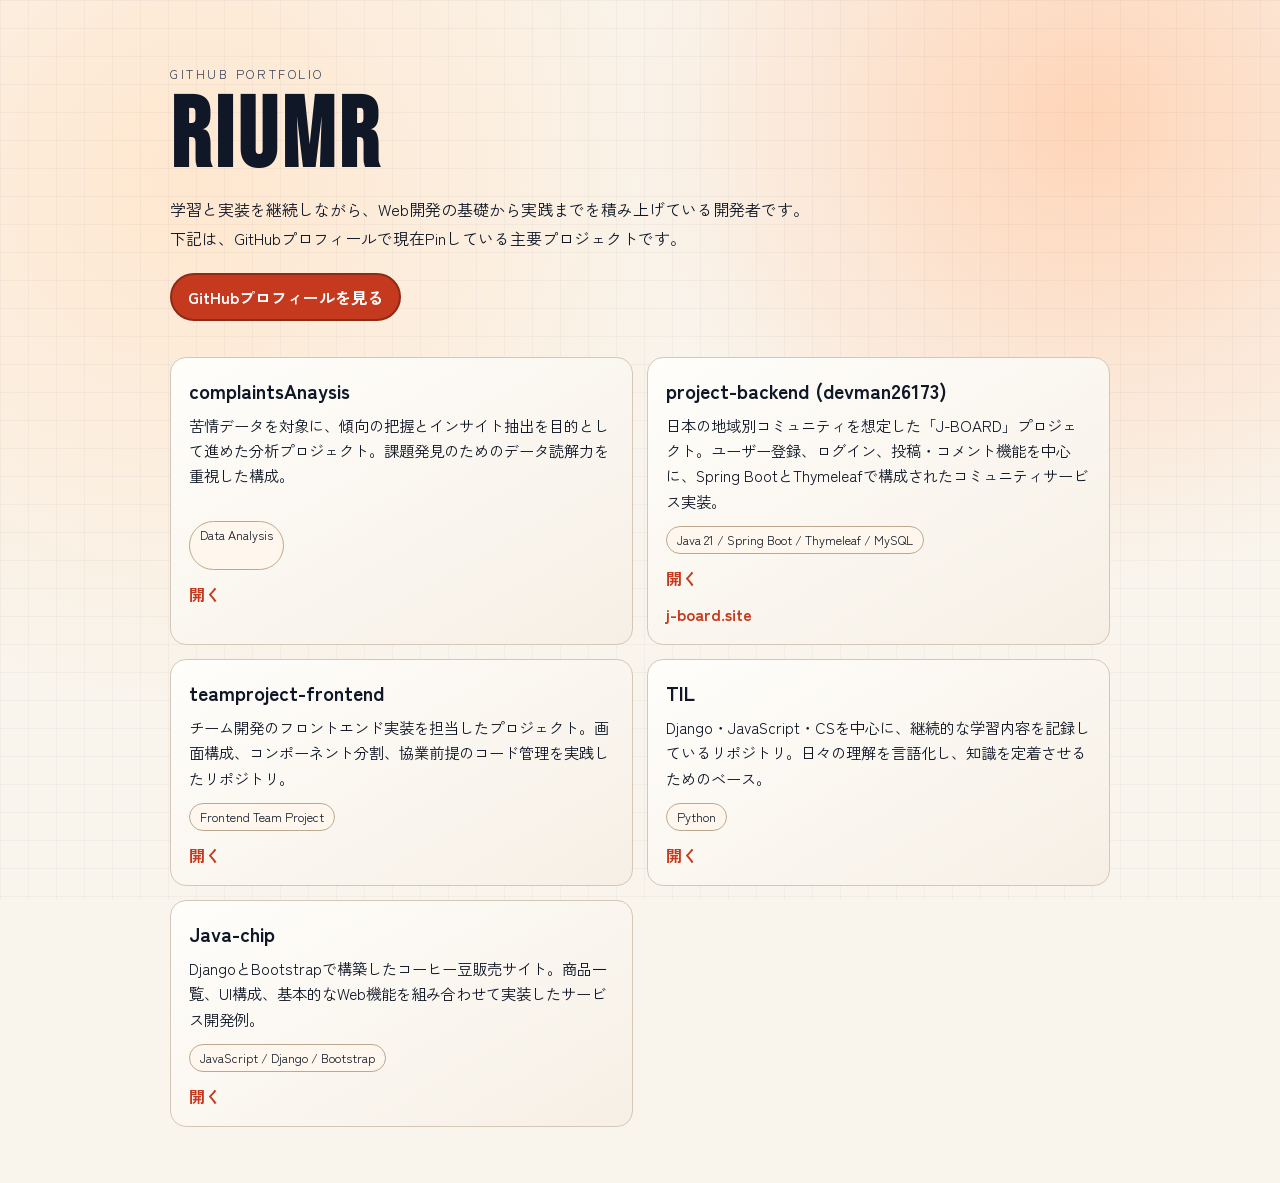
==== commit 6e5bd098: "Update index.html" ====
--- a/index.html
+++ b/index.html
@@ -52,6 +52,7 @@
         </div>
         <div class="meta">Java 21 / Spring Boot / Thymeleaf / MySQL</div>
         <a href="https://github.com/devman26173/project-backend" target="_blank" rel="noreferrer">開く</a>
+        <a href="http://j-board.site" target="_blank" rel="noreferrer">j-board.site</a>
       </article>
 
       <article class="card">
